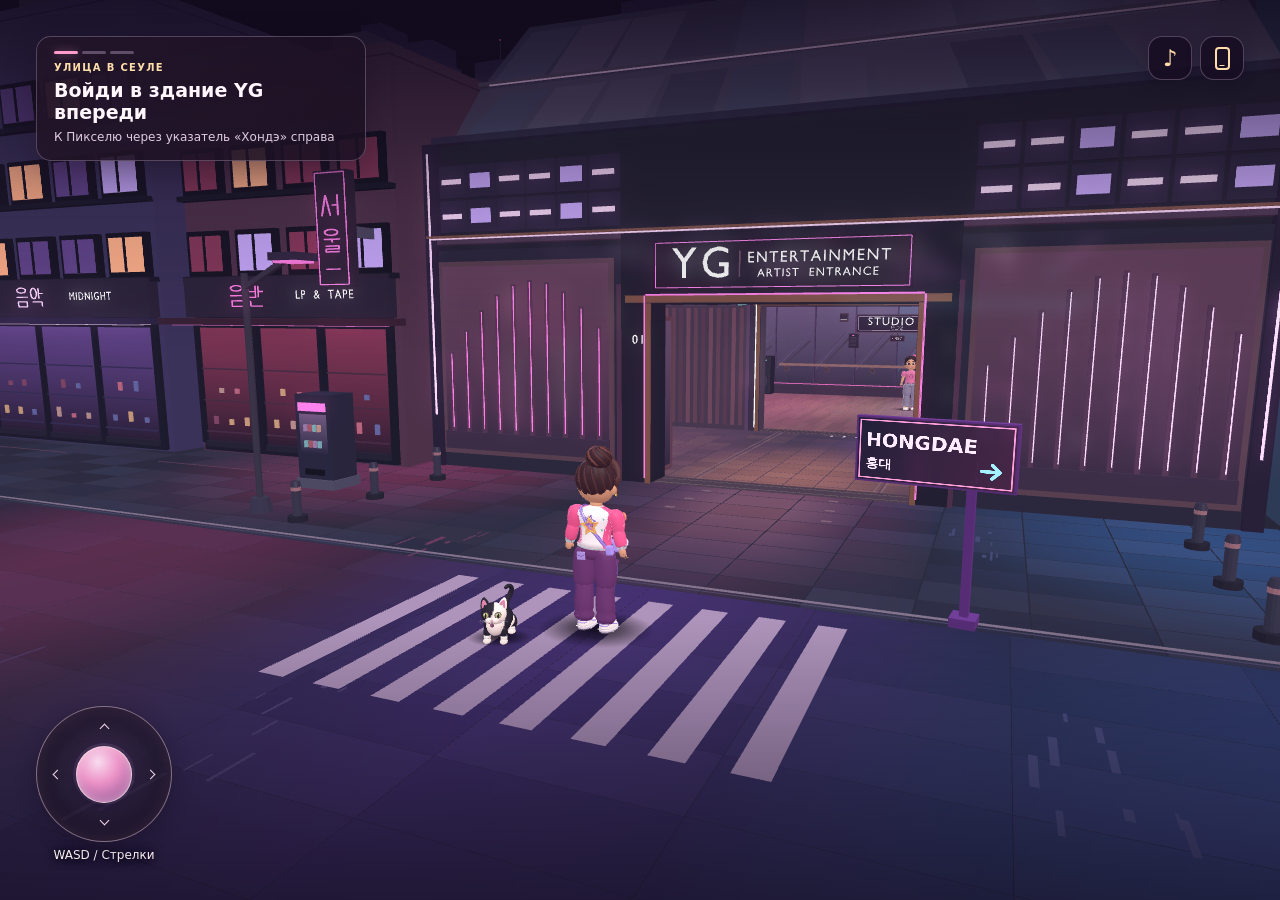
==== v2/index.html @ 40e852d9 "Bring Lisa back for a secret Hongdae encore and award a concert photocard" ====
<!doctype html>
<html lang="ru">
<head>
  <meta charset="utf-8">
  <meta name="viewport" content="width=device-width,initial-scale=1,viewport-fit=cover">
  <meta name="theme-color" content="#100b18">
  <meta name="apple-mobile-web-app-capable" content="yes">
  <meta name="robots" content="noindex,nofollow">
  <link rel="icon" href="../tour-icon.png">
  <link rel="apple-touch-icon" href="../tour-icon.png">
  <link rel="stylesheet" href="./style.css?v=e8aee14544e1">
  <title>Seoul Encore · Sofia</title>
  <script defer src="./vendor/babylon.js"></script>
  <script defer src="./vendor/babylonjs.loaders.js"></script>
  <script type="module" src="./game-03fb46bea3ca.js"></script>
</head>
<body>
  <main id="game" data-state="loading" data-area="street" data-replay="false" data-journey="false" data-venue="studio">
    <div class="loading-backdrop"></div>
    <canvas id="scene" aria-label="Трёхмерная сцена Seoul Encore" data-label="sceneLabel"></canvas>
    <div class="screen-shade" aria-hidden="true"></div>
    <header class="game-header">
      <button type="button" id="sound" class="header-control" aria-pressed="true" aria-label="Звук включён">
        <span class="sound-glyph" aria-hidden="true">♪</span>
      </button>
      <button type="button" id="phone-toggle" class="header-control" aria-haspopup="dialog" aria-expanded="false" aria-controls="phone" aria-label="Открыть телефон" data-label="openPhone" title="Открыть телефон">
        <span class="phone-glyph" aria-hidden="true"></span>
      </button>
    </header>

    <dialog id="phone" class="phone" aria-labelledby="phone-title">
      <header class="panel-heading">
        <h2 id="phone-title" data-text="phone">Телефон Софии</h2>
        <button type="button" id="phone-close" class="close-button" data-label="close" aria-label="Закрыть" autofocus><span aria-hidden="true">×</span></button>
      </header>
      <div class="phone-actions">
        <a id="phone-album" class="secondary phone-item" href="../?v=kulisa&amp;from=studio3d#chapter-album/sofia"><span class="phone-symbol" aria-hidden="true">▤</span><span data-text="album">Открыть альбом</span></a>
        <a id="phone-ticket" class="secondary phone-item" href="../?v=kulisa&amp;from=studio3d#lightshow/lisa"><span class="phone-symbol" aria-hidden="true">♬</span><span data-text="audienceTicket">Билет в зал</span></a>
        <button id="look-toggle" type="button" class="secondary phone-item" aria-controls="wardrobe" aria-expanded="false"><span class="phone-symbol" aria-hidden="true">✦</span><span data-text="look">Образ</span></button>
        <button type="button" id="language" class="secondary phone-item" aria-pressed="false" aria-label="Türkçe">
          <span class="phone-symbol" aria-hidden="true">◎</span><span data-text="language">Язык</span><span class="language-options" aria-hidden="true"><span>РУ</span><span>TR</span></span>
        </button>
        <a id="exit-game" class="secondary phone-item" href="../?v=kulisa#two-days/sofia"><span class="phone-symbol" aria-hidden="true">↩</span><span data-text="exit">Вернуться в основную игру</span></a>
      </div>
      <p class="phone-instruction touch-hint" data-text="cameraTouch">Свайп по сцене — камера</p>
      <p class="phone-instruction keyboard-hint" data-text="cameraKeyboard">Потяни сцену или нажми Q / E</p>
    </dialog>

    <section id="mission" class="mission" aria-label="Маршрут" data-label="routeLabel" aria-live="polite" hidden>
      <div class="route" aria-hidden="true"><i></i><i></i><i></i><i></i><i></i></div>
      <p class="mission-area" id="area"></p>
      <h1 id="objective"></h1>
      <p id="hongdae-route" class="mission-route" data-text="hongdaeRoute" hidden></p>
    </section>

    <section class="center-message" id="startup" role="status">
      <span class="loader" aria-hidden="true">✦</span>
      <h1 data-text="loading">Сеул зажигает огни</h1>
      <p data-text="loadingDescription">Готовим улицу и репетиционный зал…</p>
    </section>
    <section class="center-message" id="failure" role="alert" hidden>
      <h1 id="failure-title"></h1>
      <p id="failure-detail"></p>
      <button type="button" class="primary" id="retry-load" data-text="retryLoad">Загрузить снова</button>
      <a class="text-link" id="error-back" href="../?v=kulisa#two-days/sofia" data-text="exit">Вернуться в основную игру</a>
    </section>

    <section class="duet-banner" id="duet-banner" hidden>
      <p id="duet-mode"></p>
      <h1 id="duet-title">София × Нари</h1>
      <div class="phrase" aria-hidden="true"><i></i><i></i><i></i></div>
    </section>

    <div class="walk-controls" id="walk-controls" hidden>
      <div class="nav-cluster">
        <div id="joystick" class="joystick" role="group" aria-label="Джойстик движения" data-label="joystickLabel">
          <span class="pad-arrow top" aria-hidden="true"></span>
          <span class="pad-arrow right" aria-hidden="true"></span>
          <span class="pad-arrow bottom" aria-hidden="true"></span>
          <span class="pad-arrow left" aria-hidden="true"></span>
          <span class="joystick-thumb" aria-hidden="true"></span>
        </div>
        <p class="touch-hint" data-text="moveTouch">Движение</p>
        <p class="keyboard-hint" data-text="moveKeyboard">WASD / Стрелки</p>
      </div>
      <div class="walk-actions">
        <p id="walk-invite-status" class="walk-status" role="status" hidden></p>
        <button id="rehearse" type="button" class="context-action" hidden><span class="context-icon" aria-hidden="true">♪</span><span data-text="startDuet">Танцевать с Нари</span></button>
        <button id="resume-invite" type="button" class="context-action" hidden><span class="context-icon" aria-hidden="true">↗</span><span id="resume-invite-label"></span></button>
        <button id="start-concert" type="button" class="context-action" hidden><span class="context-icon" aria-hidden="true">✦</span><span data-text="startConcert">Начать концерт</span></button>
        <p id="hongdae-status" class="walk-status" role="status" hidden></p>
        <button id="hongdae-action" type="button" class="context-action" hidden><span id="hongdae-action-icon" class="context-icon" aria-hidden="true"></span><span id="hongdae-action-label"></span></button>
      </div>
    </div>

    <section id="festival-panel" class="festival-panel" hidden aria-labelledby="festival-title">
      <div class="festival-info">
        <h1 id="festival-title" data-text="festivalTitle">Волна Хондэ</h1>
        <p id="festival-hint"></p>
        <div id="festival-dots" aria-hidden="true"></div>
        <p id="festival-score" aria-live="polite"></p>
      </div>
      <div id="encore-gift" class="encore-gift" hidden>
        <img id="encore-print" alt="" width="360" height="440" hidden>
        <p id="encore-status" role="status"></p>
        <a id="encore-album" class="primary" href="../?v=kulisa&amp;from=hongdae3d#chapter-album/sofia" data-text="album" hidden>Открыть альбом</a>
        <button id="encore-retry" class="secondary" type="button" data-text="encoreRetry" hidden>Сохранить ещё раз</button>
      </div>
      <div class="festival-controls">
        <button id="festival-leave" class="secondary" type="button" data-text="festivalLeave">На улицу</button>
        <button id="festival-tap" type="button" data-label="festivalTap"><span aria-hidden="true">✦</span></button>
        <button id="festival-again" class="primary" type="button" data-text="festivalAgain" hidden>Ещё раз</button>
      </div>
    </section>

    <section id="wardrobe" class="panel wardrobe" aria-labelledby="wardrobe-title" hidden>
      <header class="panel-heading">
        <h2 id="wardrobe-title" data-text="look">Образ</h2>
        <button id="look-close" type="button" class="close-button" aria-label="Закрыть" data-label="close"><span aria-hidden="true">×</span></button>
      </header>
      <div class="outfit-select" role="group" aria-label="Костюм" data-label="outfitLabel">
        <button type="button" data-outfit="rose" aria-pressed="false"><span class="fabric fabric-rose" aria-hidden="true"></span><span data-text="rose">Розовый</span></button>
        <button type="button" data-outfit="midnight" aria-pressed="false"><span class="fabric fabric-midnight" aria-hidden="true"></span><span data-text="midnight">Полночный</span></button>
      </div>
      <button type="button" id="jacket" class="secondary jacket" aria-pressed="true">
        <span data-text="jacket">Куртка</span><span id="jacket-state">На Софии</span>
      </button>
      <div class="wand-select" role="group" aria-label="Цвет лайтстика" data-label="wandLabel">
        <span data-text="wandLabel">Цвет лайтстика</span>
        <div>
          <button type="button" data-wand="#ff71bb" style="--swatch:#ff71bb" data-label="wandPink" aria-label="Розовый" aria-pressed="false"></button>
          <button type="button" data-wand="#9e8aff" style="--swatch:#9e8aff" data-label="wandViolet" aria-label="Лиловый" aria-pressed="false"></button>
          <button type="button" data-wand="#71ddff" style="--swatch:#71ddff" data-label="wandBlue" aria-label="Голубой" aria-pressed="false"></button>
          <button type="button" data-wand="#fff2ca" style="--swatch:#fff2ca" data-label="wandGold" aria-label="Тёплый белый" aria-pressed="false"></button>
        </div>
      </div>
      <div id="finale-select" class="finale-select" role="group" aria-label="Финальный жест" data-label="finaleLabel">
        <span data-text="finaleLabel">Финальный жест</span>
        <div>
          <button type="button" data-finale="spin" aria-pressed="false"><span aria-hidden="true">↻</span> <span data-text="spin">Поворот</span></button>
          <button type="button" data-finale="heart" aria-pressed="true"><span aria-hidden="true">♡</span> <span data-text="heart">Сердце</span></button>
          <button type="button" data-finale="step" aria-pressed="false"><span aria-hidden="true">⇢</span> <span data-text="step">Шаг</span></button>
        </div>
      </div>
    </section>

    <section id="dance-panel" class="dance-panel" aria-label="Танец" data-label="danceLabel" hidden>
      <div class="dance-cue">
        <div class="cue-icon" id="cue-icon" aria-hidden="true"></div>
        <div class="dance-cue-copy">
          <p id="cue-phase"></p>
          <h2 id="cue-title"></h2>
        </div>
        <div id="dance-step" class="dance-step" aria-hidden="true"></div>
      </div>
      <div id="move-buttons" class="move-buttons" role="group" aria-label="Движения танца" data-label="danceControls" hidden>
        <span id="beat-meter" class="beat-meter" aria-hidden="true"><span id="beat-marker" class="beat-marker"></span></span>
        <button type="button" data-move="side" aria-keyshortcuts="1"><span class="move-glyph" aria-hidden="true">↔</span><span data-text="side">Вбок</span><kbd aria-hidden="true">1</kbd></button>
        <button type="button" data-move="jump" aria-keyshortcuts="2"><span class="move-glyph" aria-hidden="true">↑</span><span data-text="jump">Прыжок</span><kbd aria-hidden="true">2</kbd></button>
        <button type="button" data-move="spin" aria-keyshortcuts="3" hidden><span class="move-glyph" aria-hidden="true">↻</span><span data-text="spin">Поворот</span><kbd aria-hidden="true">3</kbd></button>
        <button type="button" data-move="heart" aria-keyshortcuts="3"><span class="move-glyph" aria-hidden="true">♡</span><span data-text="heart">Сердце</span><kbd aria-hidden="true">3</kbd></button>
        <button type="button" data-move="step" aria-keyshortcuts="3" hidden><span class="move-glyph" aria-hidden="true">⇢</span><span data-text="step">Шаг</span><kbd aria-hidden="true">3</kbd></button>
      </div>
      <button type="button" id="stop-duet" class="close-button dance-stop" data-label="stopDance" aria-label="Остановить танец"><span aria-hidden="true">×</span></button>
      <p id="dance-feedback" class="dance-feedback" role="status"></p>
    </section>

    <section id="result" class="panel result" aria-labelledby="result-title" tabindex="-1" hidden>
      <div class="result-hero">
        <img id="result-photo" class="result-photo" width="360" height="440" alt="Фотокарта дуэта Софии и Нари" hidden>
        <div class="result-details">
          <p class="result-kicker" id="result-kicker" data-text="resultKicker">Репетиция окончена</p>
          <h2 id="result-title">София × Нари</h2>
          <p id="result-score" class="result-score" hidden></p>
        </div>
      </div>
      <p id="result-copy" data-text="resultCopy">Сохрани кадр с вашим дуэтом в альбом Софии.</p>
      <button id="save-card" type="button" class="primary" data-text="save">В альбом</button>
      <p id="save-status" class="save-status" role="status" hidden></p>
      <div id="concert-invite" class="concert-invite" hidden>
        <p><strong class="invite-speaker" data-text="nari">Нари</strong> <span data-text="inviteCopy">Станцуем на сцене?</span></p>
        <button id="invite-nari" type="button" class="secondary"><span id="invite-nari-label" data-text="acceptInviteShort">К арене</span><span aria-hidden="true">→</span></button>
        <p id="invite-status" class="invite-status" role="status" hidden></p>
      </div>
      <div class="result-actions">
        <a id="album-link" class="result-tool" href="../?v=kulisa&amp;from=studio3d#chapter-album/sofia" data-label="album" aria-label="Открыть альбом"><span aria-hidden="true">▤</span><span data-text="albumShort">Альбом</span></a>
        <a id="watch-card" class="result-tool" data-label="watchAgain" aria-label="Смотреть снова" hidden><span aria-hidden="true">▷</span><span data-text="watchShort">Смотреть</span></a>
        <button id="repeat-duet" type="button" class="result-tool" aria-label="Танцевать снова"><span id="repeat-icon" aria-hidden="true">↻</span><span id="repeat-label">Повторить</span></button>
        <button id="return-explore" type="button" class="result-tool" aria-label="Вернуться в зал"><span aria-hidden="true">↩</span><span data-text="backShort">Назад</span></button>
      </div>
    </section>

    <div id="booth-finder" class="booth-finder" role="status" hidden><span data-text="boothPose">Улыбнись!</span></div>
    <section id="booth-panel" class="panel result booth-panel" aria-labelledby="booth-title" hidden>
      <header class="panel-heading">
        <h2 id="booth-title" data-text="boothTitle">Фотокабина</h2>
        <button type="button" id="booth-close" class="close-button" data-label="close" aria-label="Закрыть">×</button>
      </header>
      <img id="booth-photo" class="booth-photo" width="360" height="440" alt="" hidden>
      <button id="booth-save" class="primary" type="button" data-text="save" hidden>В альбом</button>
      <p id="booth-status" class="save-status" role="status" hidden></p>
      <div class="result-actions">
        <button id="booth-retake" class="result-tool" type="button" data-label="boothRetake" aria-label="Сделать новый кадр"><span aria-hidden="true">↻</span><span data-text="boothRetakeShort">Снова</span></button>
        <a id="booth-album" class="result-tool" href="../?v=kulisa&amp;from=hongdae3d#chapter-album/sofia" data-label="album" aria-label="Открыть альбом"><span aria-hidden="true">▤</span><span data-text="albumShort">Альбом</span></a>
      </div>
    </section>

    <noscript>
      <style>#startup{display:none}</style>
      <section class="center-message">
        <h1>Для 3D нужен JavaScript</h1>
        <a class="text-link" href="../?v=kulisa#two-days/sofia">Вернуться в основную игру</a>
      </section>
    </noscript>
  </main>
</body>
</html>
---- v2/style.css ----
:root {
  color-scheme: dark;
  font-family: "Trebuchet MS", system-ui, -apple-system, BlinkMacSystemFont, sans-serif;
  color: #fff7fc;
  background: #100b18;
  --surface: #181023;
  --border: #f5d6fa41;
  --muted: #e1ccdf;
  --pink: #ff9acb;
  --gold: #ffddaa;
  --ink: #2b1223;
  --gutter: clamp(14px, 3.2vw, 36px);
  --top: max(var(--gutter), env(safe-area-inset-top));
  --left: max(var(--gutter), env(safe-area-inset-left));
  --right: max(var(--gutter), env(safe-area-inset-right));
  --bottom: max(var(--gutter), env(safe-area-inset-bottom));
}

*, *::before, *::after { box-sizing: border-box; }
[hidden] { display: none !important; }

body {
  margin: 0;
  width: 100%;
  height: 100%;
  overflow: hidden;
  overscroll-behavior: none;
  -webkit-tap-highlight-color: transparent;
}

p, h1, h2 { margin: 0; }
a { color: inherit; text-decoration: none; }
button, a { touch-action: manipulation; }
button {
  color: inherit;
  font: inherit;
  cursor: pointer;
}

button:disabled { cursor: default; }
:focus-visible { outline: 3px solid var(--gold); outline-offset: 4px; }

#game {
  position: relative;
  isolation: isolate;
  width: 100%;
  height: 100vh;
  height: 100dvh;
  overflow: hidden;
  user-select: none;
}

#scene, .loading-backdrop, .screen-shade {
  position: absolute;
  inset: 0;
  width: 100%;
  height: 100%;
}

#scene { display: block; touch-action: none; }
.loading-backdrop {
  background: linear-gradient(170deg, #130d20bb, #14091bee), url("../art/walk/street.webp") center / cover;
}

[data-state="loading"] #scene, [data-state="error"] #scene { visibility: hidden; }

.screen-shade {
  pointer-events: none;
  background: linear-gradient(180deg, #110a1cc9 0%, #110a1c2b 23%, transparent 39%, transparent 69%, #110a1c9c);
}

.game-header {
  position: absolute;
  z-index: 5;
  top: var(--top);
  right: var(--right);
  display: flex;
  align-items: center;
  gap: 8px;
}

.header-control, .close-button {
  display: inline-grid;
  place-items: center;
  flex: none;
  min-width: 44px;
  height: 44px;
  padding: 0;
  border: 1px solid var(--border);
  border-radius: 14px;
  background: #190f24ec;
  box-shadow: 0 3px 14px #0d061846;
}

.header-control { color: var(--gold); }
.phone-glyph {
  position: relative;
  width: 15px;
  height: 23px;
  border: 2px solid currentColor;
  border-radius: 4px;
}
.phone-glyph::after {
  position: absolute;
  bottom: 2px;
  left: 50%;
  width: 5px;
  height: 1px;
  transform: translateX(-50%);
  background: currentColor;
  content: "";
}
.sound-glyph { position: relative; font: 700 23px/1 system-ui, sans-serif; }
#sound[aria-pressed="false"] .sound-glyph { color: var(--muted); }
#sound[aria-pressed="false"] .sound-glyph::after {
  position: absolute;
  top: 10px;
  left: -3px;
  width: 19px;
  height: 1px;
  background: var(--muted);
  transform: rotate(-45deg);
  content: "";
}
.phone {
  position: fixed;
  inset: calc(var(--top) + 54px) var(--right) auto auto;
  width: min(305px, calc(100% - var(--left) - var(--right)));
  max-height: calc(100dvh - var(--top) - var(--bottom) - 54px);
  margin: 0;
  padding: 13px;
  overflow-y: auto;
  overscroll-behavior: contain;
  color: inherit;
  border: 1px solid var(--border);
  border-radius: 20px;
  background: linear-gradient(145deg, #271831, #170f21);
  box-shadow: 0 8px 32px #0d06189e;
}
.phone::backdrop { background: #100a1670; }
.phone h2 { font: 780 19px/1.16 system-ui, sans-serif; }
.phone-actions { display: grid; grid-template-columns: repeat(2, minmax(0, 1fr)); gap: 7px; }
.phone .phone-item {
  display: grid;
  justify-items: center;
  align-content: center;
  gap: 6px;
  min-height: 77px;
  padding: 6px 4px;
  background: linear-gradient(145deg, #ffffff0c, #ffffff03);
  font-size: 13px;
}
.phone-item:disabled { opacity: .48; }
.phone-symbol {
  display: grid;
  place-items: center;
  width: 34px;
  height: 32px;
  border-radius: 10px;
  color: #241229;
  background: linear-gradient(145deg, #ffe7dd, #eba2ce);
  box-shadow: inset 0 1px #ffffffa0, 0 3px 8px #09061459;
  font: 800 20px/1 system-ui, sans-serif;
}
#phone-ticket .phone-symbol { background: linear-gradient(145deg, #e4e0ff, #a69eff); }
#look-toggle .phone-symbol { background: linear-gradient(145deg, #ffe9bb, #f4b580); }
#language .phone-symbol { display: none; }
.phone #exit-game { grid-column: 1 / -1; display: flex; justify-content: center; gap: 8px; min-height: 44px; }
#exit-game .phone-symbol { background: transparent; color: var(--muted); box-shadow: none; width: auto; font-size: 16px; }
.language-options {
  display: inline-flex;
  grid-row: 1;
  align-items: center;
  gap: 2px;
  height: 32px;
  padding-inline: 3px;
  border: 1px solid var(--border);
  border-radius: 10px;
  font: 750 10px/1 system-ui, sans-serif;
}
.language-options span { display: grid; place-items: center; width: 25px; height: 23px; border-radius: 7px; color: var(--muted); }
#language[aria-pressed="false"] .language-options span:first-child, #language[aria-pressed="true"] .language-options span:last-child {
  background: var(--pink);
  color: var(--ink);
}
.phone-instruction { margin: 9px 3px 0; }

.mission {
  position: absolute;
  top: var(--top);
  left: var(--left);
  max-width: min(330px, calc(100% - var(--left) - var(--right) - 106px));
  padding: 14px 17px 15px;
  pointer-events: none;
  border: 1px solid var(--border);
  border-radius: 15px;
  background: linear-gradient(115deg, #231529ed, #1b1123da);
  box-shadow: 0 8px 28px #13091a58;
}

.route, .phrase { display: flex; gap: 4px; }
.route { margin-bottom: 8px; }
.route i { width: 24px; height: 3px; border-radius: 4px; background: #e5c8ed52; }
.route i:nth-child(n+4) { display: none; }
[data-journey="true"] .route i { display: block; }
[data-journey="false"] .route i:first-child,
[data-journey="false"][data-area="lobby"] .route i:nth-child(2),
[data-journey="false"][data-area="practice"] .route i,
[data-journey="true"] .route i:first-child,
[data-journey="true"][data-area="lobby"] .route i:nth-child(2),
[data-journey="true"][data-area="street"] .route i:nth-child(-n+3),
[data-journey="true"][data-area="plaza"] .route i:nth-child(-n+4),
[data-journey="true"][data-area="arena"] .route i {
  background: var(--pink);
  box-shadow: 0 0 8px #ffa0d36b;
}
.mission-area {
  font: 750 10px/1.25 system-ui, sans-serif;
  letter-spacing: .13em;
  text-transform: uppercase;
  color: var(--gold);
  margin-bottom: 4px;
}
.mission h1 { font-size: clamp(14px, 3.3vw, 19px); font-weight: 750; line-height: 1.2; }
.mission-route { margin-top: 6px; color: var(--muted); font-size: clamp(10px, 2.6vw, 12px); line-height: 1.23; }
[data-area="hongdae"] .route i:nth-child(n+3), [data-area="minho"] .route i:nth-child(n+3) { display: none; }
[data-area="minho"] .route i:nth-child(2) { background: var(--pink); box-shadow: 0 0 8px #ffa0d36b; }

.center-message {
  position: absolute;
  top: 50%;
  left: 50%;
  width: min(90%, 420px);
  transform: translate(-50%, -50%);
  text-align: center;
}

.center-message h1 {
  font: 790 clamp(25px, 6vw, 44px)/1.12 system-ui, sans-serif;
  letter-spacing: -.04em;
}

.center-message p { color: var(--muted); font-size: 15px; margin-top: 10px; }
.center-message .primary { margin-top: 22px; }
.center-message .text-link { margin: 8px auto 0; width: max-content; max-width: 100%; }
.loader {
  display: inline-grid;
  place-items: center;
  width: 56px;
  height: 56px;
  margin-bottom: 18px;
  border: 1px solid var(--border);
  border-radius: 50%;
  color: var(--gold);
  font-size: 27px;
  background: #ff9acb21;
  animation: warmup 1.8s ease-in-out infinite alternate;
}
@keyframes warmup { to { transform: scale(1.1); box-shadow: 0 0 32px #ff9acb55; } }

.walk-controls {
  position: absolute;
  left: var(--left);
  right: var(--right);
  bottom: var(--bottom);
  display: flex;
  justify-content: space-between;
  align-items: flex-end;
  gap: 12px;
  pointer-events: none;
}

.walk-controls button, .joystick { pointer-events: auto; }
.nav-cluster { display: grid; justify-items: center; gap: 6px; }
.joystick {
  position: relative;
  width: clamp(100px, 27vw, 136px);
  aspect-ratio: 1;
  border-radius: 50%;
  border: 1px solid #ffdcf077;
  background: radial-gradient(circle, #f6a7d721 32%, #30223a8f 33%, #120e1aa6 71%);
  box-shadow: inset 0 0 18px #f8a5d924, 0 5px 20px #120b1c64;
  touch-action: none;
  cursor: grab;
}
.joystick:active { cursor: grabbing; border-color: var(--pink); }

.joystick-thumb {
  position: absolute;
  left: calc(50% - 21%);
  top: calc(50% - 21%);
  width: 42%;
  aspect-ratio: 1;
  transform: translate(var(--stick-x, 0px), var(--stick-y, 0px));
  border-radius: 50%;
  border: 1px solid #fff0ecab;
  background: radial-gradient(circle at 39% 27%, #f9dcf0, #ec93c7 40%, #864d90 100%);
  box-shadow: 0 4px 13px #120c2b90, inset 0 0 9px #fff9f470;
  pointer-events: none;
}

.pad-arrow {
  position: absolute;
  width: 7px;
  height: 7px;
  color: #f5d9ed;
  border-inline-start: 1px solid;
  border-block-start: 1px solid;
  pointer-events: none;
}
.pad-arrow.top { top: 13%; left: calc(50% - 3px); transform: rotate(45deg); }
.pad-arrow.right { top: calc(50% - 3px); right: 13%; transform: rotate(135deg); }
.pad-arrow.bottom { bottom: 13%; left: calc(50% - 3px); transform: rotate(225deg); }
.pad-arrow.left { top: calc(50% - 3px); left: 13%; transform: rotate(-45deg); }

.walk-actions { display: grid; justify-items: end; gap: 8px; }
.context-action {
  display: grid;
  align-content: center;
  justify-items: center;
  gap: 3px;
  width: clamp(82px, 22vw, 108px);
  aspect-ratio: 1;
  padding: 8px;
  border: 2px solid #ffe2f196;
  border-radius: 50%;
  background: linear-gradient(150deg, #ffe3ba, #ffa9d6);
  box-shadow: 0 6px 22px #120b1c85, 0 0 21px #ffabd53d;
  color: var(--ink);
  font: 760 clamp(10px, 2.5vw, 13px)/1.05 system-ui, sans-serif;
  text-wrap: balance;
}
[data-venue="arena"] .context-action { border-color: #d6f8ff; background: linear-gradient(150deg, #dbf7ff, #acbcff); }
.context-icon { font: 750 clamp(19px, 4vw, 26px)/1 system-ui, sans-serif; }
.context-action:disabled { opacity: .72; }
[data-look-open="true"] .walk-controls { opacity: .38; }
.walk-status {
  max-width: 190px;
  padding: 7px 10px;
  border-radius: 8px;
  background: var(--surface);
  color: var(--pink);
  font-size: 12px;
  text-align: right;
}
.touch-hint, .keyboard-hint {
  color: #fff5fa;
  font-size: clamp(10px, 2.5vw, 12px);
  line-height: 1.3;
  text-shadow: 0 1px 5px #100a16, 0 0 11px #100a16;
}
.touch-hint { display: none; }
@media (pointer: coarse) {
  .touch-hint { display: block; }
  .keyboard-hint { display: none; }
}

.primary, .secondary, .text-link {
  display: inline-flex;
  align-items: center;
  justify-content: center;
  min-height: 45px;
  border: 1px solid transparent;
  border-radius: 12px;
  padding: 8px 14px;
  font-family: system-ui, sans-serif;
  font-size: clamp(12px, 3.3vw, 14px);
  font-weight: 750;
  line-height: 1.15;
  text-align: center;
}
.primary { gap: 8px; background: linear-gradient(115deg, #ffe3ba, #ffa9d6); color: var(--ink); box-shadow: 0 6px 25px #ffabd54d; }
.secondary { gap: 6px; border-color: var(--border); background: #27182feb; color: #fff0fa; }
.text-link { display: flex; color: var(--muted); background: none; text-underline-offset: 3px; text-decoration: underline; }

@media (hover: hover) {
  .primary:hover { filter: brightness(1.1); }
  .secondary:hover, .header-control:hover { border-color: var(--pink); }
  .context-action:hover { filter: brightness(1.1); }
}

button:active:not(.header-control, .close-button) { transform: scale(.97); }

.panel {
  position: absolute;
  z-index: 4;
  bottom: var(--bottom);
  width: min(calc(100% - var(--left) - var(--right)), 450px);
  border: 1px solid var(--border);
  border-radius: 20px;
  background: linear-gradient(146deg, #271831f7, #160f21f8);
  padding: clamp(12px, 3.4vw, 20px);
  box-shadow: 0 8px 35px #0d06187d;
}

.wardrobe {
  right: var(--right);
  width: min(calc(100% - var(--left) - var(--right)), 320px);
  max-height: min(59dvh, calc(100% - var(--top) - var(--bottom) - 53px));
  overflow-y: auto;
}
.panel-heading { display: flex; align-items: center; justify-content: space-between; margin-bottom: 10px; }
.panel h2 { font: 780 clamp(20px, 6vw, 30px)/1.12 system-ui, sans-serif; letter-spacing: -.026em; }
.close-button { font: 24px/1 system-ui, sans-serif; border-radius: 10px; }
.outfit-select { display: grid; grid-template-columns: 1fr 1fr; gap: 8px; }
.outfit-select button {
  display: grid;
  align-content: center;
  justify-items: center;
  gap: 6px;
  min-height: 65px;
  border: 1px solid var(--border);
  border-radius: 10px;
  background: #ffffff08;
  color: var(--muted);
  font-weight: 750;
  font-size: 13px;
}
.outfit-select button[aria-pressed="true"] { color: #fff8ff; background: #ffb0dd28; border-color: var(--pink); }
.fabric { display: block; width: 32px; height: 18px; border-radius: 5px; }
.fabric-rose { background: linear-gradient(135deg, #fff0e0, #eb87bf 48%, #aa3e78); }
.fabric-midnight { background: linear-gradient(135deg, #b494eb, #392756 48%, #150e1c); }
.jacket { justify-content: space-between; width: 100%; margin-top: 8px; }
#jacket-state { color: var(--muted); font-size: 11px; }
.jacket[aria-pressed="true"] #jacket-state { color: var(--gold); }
.wand-select { margin-top: 14px; color: var(--muted); font-size: 13px; }
.wand-select > div { display: flex; flex-wrap: wrap; gap: 5px; margin-top: 6px; }
.wand-select button {
  display: grid;
  place-items: center;
  width: 45px;
  height: 45px;
  border: 1px solid var(--border);
  border-radius: 50%;
  background: #ffffff08;
}
.wand-select button::before {
  width: 23px;
  height: 23px;
  content: "";
  border-radius: 50%;
  background: var(--swatch);
  box-shadow: 0 0 9px color-mix(in srgb, var(--swatch), transparent 35%);
}
.wand-select button[aria-pressed="true"] { border-color: var(--gold); border-width: 2px; }
.finale-select { margin-top: 12px; color: var(--muted); font-size: 13px; }
.finale-select > div { display: grid; grid-template-columns: repeat(3, minmax(0, 1fr)); gap: 5px; margin-top: 6px; }
.finale-select button {
  border: 1px solid var(--border);
  border-radius: 8px;
  padding: 5px 2px;
  min-height: 44px;
  background: #ffffff08;
  color: var(--muted);
  font-weight: 700;
  font-size: 11px;
}
.finale-select button span:first-child { color: var(--gold); font-size: 15px; }
.finale-select button[aria-pressed="true"] { border-color: var(--pink); background: #ffb0dd28; color: #fff; }

.duet-banner {
  position: absolute;
  z-index: 3;
  top: calc(var(--top) + 64px);
  left: 50%;
  width: max-content;
  max-width: calc(100% - 2 * var(--gutter));
  transform: translateX(-50%);
  text-align: center;
  text-shadow: 0 2px 15px #190c20, 0 0 22px #190c20;
  pointer-events: none;
}

.duet-banner p, .result-kicker {
  color: var(--gold);
  letter-spacing: .105em;
  font: 760 10px/1.2 system-ui, sans-serif;
  letter-spacing: .13em;
  text-transform: uppercase;
}
.duet-banner h1 { font: 790 clamp(25px, 6vw, 46px)/1.1 system-ui, sans-serif; letter-spacing: -.045em; margin-top: 3px; }
.phrase { justify-content: center; margin-top: 8px; }
.phrase i { background: #e7cde87c; border-radius: 4px; width: 17px; height: 3px; }
.phrase i.is-active { background: var(--gold); box-shadow: 0 0 8px #ffda998f; }
.phrase i.is-hit { background: var(--pink); box-shadow: 0 0 8px #ff9acb7e; }

.result { left: 50%; transform: translateX(-50%); }
.dance-panel {
  position: absolute;
  z-index: 4;
  left: 50%;
  bottom: calc(var(--bottom) + 16px);
  width: min(calc(100% - var(--left) - var(--right)), 340px);
  transform: translateX(-50%);
  display: grid;
  justify-items: center;
  gap: 21px;
  color: #fff7fc;
  pointer-events: none;
}
.dance-panel button { pointer-events: auto; }
.dance-cue {
  display: inline-grid;
  grid-template-columns: auto minmax(0, 1fr) auto;
  align-items: center;
  gap: 8px;
}
.cue-icon {
  display: grid;
  place-items: center;
  width: 36px;
  height: 36px;
  border-radius: 50%;
  background: #fff3fa15;
  color: var(--gold);
  font: 750 22px/1 system-ui, sans-serif;
}
#cue-phase { color: var(--muted); font: 650 11px/1.2 system-ui, sans-serif; }
#cue-title { margin-top: 1px; font: 760 14px/1.1 system-ui, sans-serif; }
.dance-step { color: var(--muted); font: 680 11px/1 system-ui, sans-serif; white-space: nowrap; }
.dance-stop { position: absolute; right: 0; bottom: 0; }
[data-state="demo"] .dance-panel, [data-state="replay"] .dance-panel {
  left: var(--left);
  right: auto;
  bottom: var(--bottom);
  width: max-content;
  max-width: calc(100% - var(--left) - var(--right));
  padding: 4px 4px 4px 7px;
  transform: none;
  grid-template-columns: minmax(0, 1fr) auto;
  gap: 12px;
  border: 1px solid var(--border);
  border-radius: 17px;
  background: #1d1328d9;
}
[data-state="demo"] .dance-stop, [data-state="replay"] .dance-stop { position: static; }
[data-state="play"] .dance-cue, [data-state="concert"] .dance-cue {
  display: block;
  padding: 5px 10px;
  border-radius: 12px;
  background: #1d1328df;
  text-align: center;
}
[data-state="play"] .cue-icon, [data-state="concert"] .cue-icon,
[data-state="play"] #cue-title, [data-state="concert"] #cue-title,
[data-state="play"] .dance-step, [data-state="concert"] .dance-step { display: none; }
[data-venue="arena"] { --gold: #a5e8ff; }

.move-buttons {
  --move-size: clamp(56px, 16.5vw, 74px);
  display: grid;
  grid-template-columns: repeat(4, calc(var(--move-size) / 2));
  grid-template-rows: repeat(2, var(--move-size));
  gap: 0 8px;
}
.move-buttons button {
  position: relative;
  display: grid;
  justify-items: center;
  align-content: center;
  justify-self: center;
  gap: 2px;
  width: var(--move-size);
  height: var(--move-size);
  padding: 0 4px;
  border: 1px solid #f7d7f57a;
  border-radius: 50%;
  background: radial-gradient(circle at 45% 24%, #4e3555f5, #20162cf5 75%);
  box-shadow: inset 0 0 15px #c491e125, 0 3px 13px #0e081d8f;
  color: #fff5fc;
  font: 720 clamp(9px, 2.8vw, 12px)/1.1 system-ui, sans-serif;
  text-align: center;
  white-space: nowrap;
}
.move-buttons button[data-move="jump"] { grid-area: 1 / 2 / 2 / 4; }
.move-buttons button[data-move="side"] { grid-area: 2 / 1 / 3 / 3; }
.move-buttons button:not([data-move="jump"], [data-move="side"]) { grid-area: 2 / 3 / 3 / 5; }
.move-glyph { color: var(--pink); font: 760 clamp(18px, 6vw, 30px)/.92 system-ui, sans-serif; }
.move-buttons .is-expected { z-index: 1; border-color: var(--gold); }
.beat-meter, .beat-marker { position: absolute; border-radius: 50%; pointer-events: none; }
.beat-meter { inset: -3px; border: 1px solid color-mix(in srgb, var(--gold) 45%, transparent); }
.beat-marker {
  inset: -1px;
  border: 2px solid var(--gold);
  box-shadow: 0 0 9px color-mix(in srgb, var(--gold) 67%, transparent);
  transform: scale(var(--beat-scale, 1.65));
}
[data-beat="open"] .is-expected, [data-beat="hit"] .is-expected {
  background: var(--gold);
  box-shadow: 0 0 16px color-mix(in srgb, var(--gold) 60%, transparent);
  color: var(--ink);
}
[data-beat="open"] .is-expected .move-glyph, [data-beat="hit"] .is-expected .move-glyph { color: inherit; }
[data-beat="hit"] .beat-marker, [data-beat="late"] .beat-marker { visibility: hidden; }
[data-beat="late"] .beat-meter { opacity: .47; }
.move-buttons kbd { display: none; }
@media (pointer: fine) {
  .move-buttons kbd { display: block; position: absolute; top: 6px; right: 10px; font-size: 9px; opacity: .8; }
}
.dance-feedback {
  position: absolute;
  bottom: calc(100% + 5px);
  max-width: 100%;
  padding: 4px 10px;
  border-radius: 10px;
  background: #1d1328df;
  color: var(--muted);
  font: 650 11px/1.2 system-ui, sans-serif;
  text-align: center;
}
.dance-feedback:empty { display: none; }
.dance-feedback[data-feedback="hit"] { color: var(--gold); }

.result {
  display: grid;
  gap: 7px;
  max-height: min(55dvh, calc(100% - var(--top) - var(--bottom) - 53px));
  padding: clamp(10px, 2.8vw, 15px);
  overflow-y: auto;
  overscroll-behavior: contain;
  text-align: center;
}
.result-hero { display: flex; align-items: center; gap: clamp(10px, 3.5vw, 16px); padding: 1px 1px 2px; }
.result-photo {
  display: block;
  flex: none;
  width: clamp(76px, 22vw, 104px);
  height: auto;
  aspect-ratio: 9 / 11;
  border: 3px solid #fff0f8;
  border-bottom-width: 11px;
  border-radius: 6px;
  box-shadow: 0 5px 17px #0c06168f;
  object-fit: cover;
}
.result-details { display: grid; flex: 1; gap: 6px; text-align: left; }
.result h2 { font-size: clamp(23px, 6vw, 36px); }
.result-score { font: 740 clamp(12px, 3vw, 15px)/1.2 system-ui, sans-serif; color: var(--gold); }
#result-copy { color: var(--muted); font-size: clamp(12px, 3.4vw, 15px); line-height: 1.35; }
.result-actions { display: flex; gap: 4px; }
.result-tool {
  display: grid;
  flex: 1;
  min-width: 44px;
  min-height: 44px;
  align-content: center;
  justify-items: center;
  gap: 2px;
  padding: 4px 2px;
  border: 1px solid #f5d6fa24;
  border-radius: 8px;
  background: #ffffff08;
  color: var(--muted);
  font: 700 11px/1.08 system-ui, sans-serif;
  text-align: center;
}
.result-tool span:first-child { color: var(--gold); font: 700 17px/1 system-ui, sans-serif; }
@media (hover: hover) { .result-tool:hover { border-color: var(--pink); } }
.save-status { padding-block: 3px; font-size: 13px; font-weight: 700; color: var(--gold); }
.save-status[data-error="true"] { color: var(--pink); }
.concert-invite {
  display: grid;
  grid-template-columns: minmax(0, 1fr) auto;
  align-items: center;
  gap: 3px 7px;
  border: 1px solid #f6a2d863;
  border-radius: 12px;
  padding: 4px 5px 4px 8px;
  background: #e179be16;
  text-align: left;
  font-size: clamp(11px, 2.9vw, 13px);
  line-height: 1.3;
}
.invite-speaker { display: block; color: var(--gold); font-weight: 800; }
.concert-invite .secondary { min-height: 44px; padding-inline: 8px; border-color: #ffb2d782; background: #56324c; }
.invite-status { grid-column: 1 / -1; color: var(--pink); font-size: 12px; }

.booth-finder {
  position: absolute;
  z-index: 4;
  top: 50%;
  left: 50%;
  display: grid;
  width: min(67vw, 53dvh);
  aspect-ratio: 9 / 11;
  transform: translate(-50%, -50%);
  align-content: end;
  justify-items: center;
  padding: 10px;
  border: 2px solid #fff2dfba;
  border-radius: 12px;
  box-shadow: 0 0 0 100vmax #180c2360, 0 0 18px #fbd7ff60;
  pointer-events: none;
}
.booth-finder span {
  padding: 6px 11px;
  border-radius: 20px;
  background: var(--surface);
  color: var(--gold);
  font: 750 13px/1.2 system-ui, sans-serif;
}
.booth-panel .panel-heading { margin: 0; }
.booth-photo {
  display: block;
  width: clamp(112px, 37vw, 172px);
  height: auto;
  aspect-ratio: 9 / 11;
  margin: 0 auto;
  border: 4px solid #fff0f8;
  border-bottom-width: 13px;
  border-radius: 6px;
  box-shadow: 0 5px 17px #0c06168f;
  object-fit: cover;
}

@media (max-width: 359px) {
  .game-header { gap: 7px; }
  .mission { padding: 9px 10px; }
}
@media (orientation: landscape) and (max-height: 560px) {
  :root { --gutter: 12px; }
  .result { left: auto; right: var(--right); transform: none; width: min(44%, 400px); }
  .dance-panel { left: auto; right: var(--right); transform: none; width: min(40%, 290px); gap: 14px; }
  .move-buttons { --move-size: clamp(49px, 14.2dvh, 66px); }
  .wardrobe { bottom: var(--bottom); max-height: calc(100% - var(--top) - var(--bottom) - 53px); overflow-y: auto; }
  .result { max-height: calc(100% - var(--top) - var(--bottom) - 53px); }
  .result-photo { width: clamp(66px, 16dvh, 100px); }
  .booth-photo { width: clamp(74px, 29dvh, 105px); }
  .duet-banner { top: var(--top); left: var(--left); transform: none; text-align: left; }
  .duet-banner h1 { font-size: clamp(18px, 5.6dvh, 28px); }
  .phrase { justify-content: flex-start; margin-top: 4px; }
  .joystick { width: min(22dvh, 100px); }
  .context-action { width: clamp(67px, 22dvh, 96px); }
}
@media (orientation: portrait) and (max-height: 700px) {
  .dance-panel { gap: 15px; }
  .move-buttons { --move-size: clamp(49px, 9dvh, 61px); }
}
@media (prefers-reduced-motion: reduce) {
  .loader { animation: none; }
  .beat-marker, .move-buttons button:active:not(.header-control, .close-button) { transform: none; }
}

.festival-panel {position:absolute;inset:0;pointer-events:none;color:#fff;z-index:3;}
.festival-info {position:absolute;top:calc(env(safe-area-inset-top,0px) + 64px);left:50%;transform:translateX(-50%);width:max-content;max-width:92%;text-align:center;padding:8px 18px;border-radius:18px;background:linear-gradient(120deg,#211329ec,#38213bd9);box-shadow:0 3px 18px #180a253d;}
.festival-info h1 {margin:0;font-size:1.15rem;color:#ffdaea;}
.festival-info p {font-size:.87rem;margin:3px 0;}
#festival-dots {display:flex;gap:6px;justify-content:center;margin:8px 0;}
#festival-dots i {width:9px;height:9px;border-radius:50%;background:#927f9a;}
#festival-dots i.hit {background:var(--fan-color);box-shadow:0 0 6px var(--fan-color);}
#festival-dots i.miss {background:#534158;}
.festival-controls {position:absolute;inset:auto max(22px,env(safe-area-inset-right)) max(33px,calc(env(safe-area-inset-bottom) + 20px)) max(22px,env(safe-area-inset-left));display:flex;align-items:center;justify-content:space-between;}
.festival-controls button {pointer-events:auto;touch-action:manipulation;}
#festival-tap {position:relative;width:76px;height:76px;margin:0 14px 8px 0;border:3px solid var(--fan-color);background:#251629e8;border-radius:50%;color:var(--fan-color);font-size:34px;}
#festival-tap::before {content:"";position:absolute;inset:-3px;border:2px solid var(--fan-color);border-radius:50%;transform:scale(var(--fan-ring,1.6));opacity:.8;}
#festival-tap[data-ready="true"] {background:var(--fan-color);color:#351b37;}
@media(max-height:500px){.festival-info{top:max(6px,env(safe-area-inset-top));}.festival-controls{bottom:max(12px,env(safe-area-inset-bottom));}}

.encore-gift {position:absolute;left:50%;top:50%;transform:translate(-50%,-45%);width:min(58vw,260px);padding:9px 9px 14px;text-align:center;border:1px solid var(--fan-color);border-radius:14px;background:#211328f5;box-shadow:0 8px 32px #10081ebd;pointer-events:auto;}
.encore-gift img {display:block;width:auto;max-width:100%;height:auto;max-height:34dvh;margin:auto;border-radius:7px;}
.encore-gift p {margin:8px 0;font-size:.88rem;color:#ffe9f6;}
.encore-gift a,.encore-gift button {display:inline-flex;align-items:center;justify-content:center;min-height:42px;text-decoration:none;}
@media(max-height:500px){.encore-gift{width:auto;min-width:165px;top:54%;}.encore-gift img{max-height:27dvh;}}
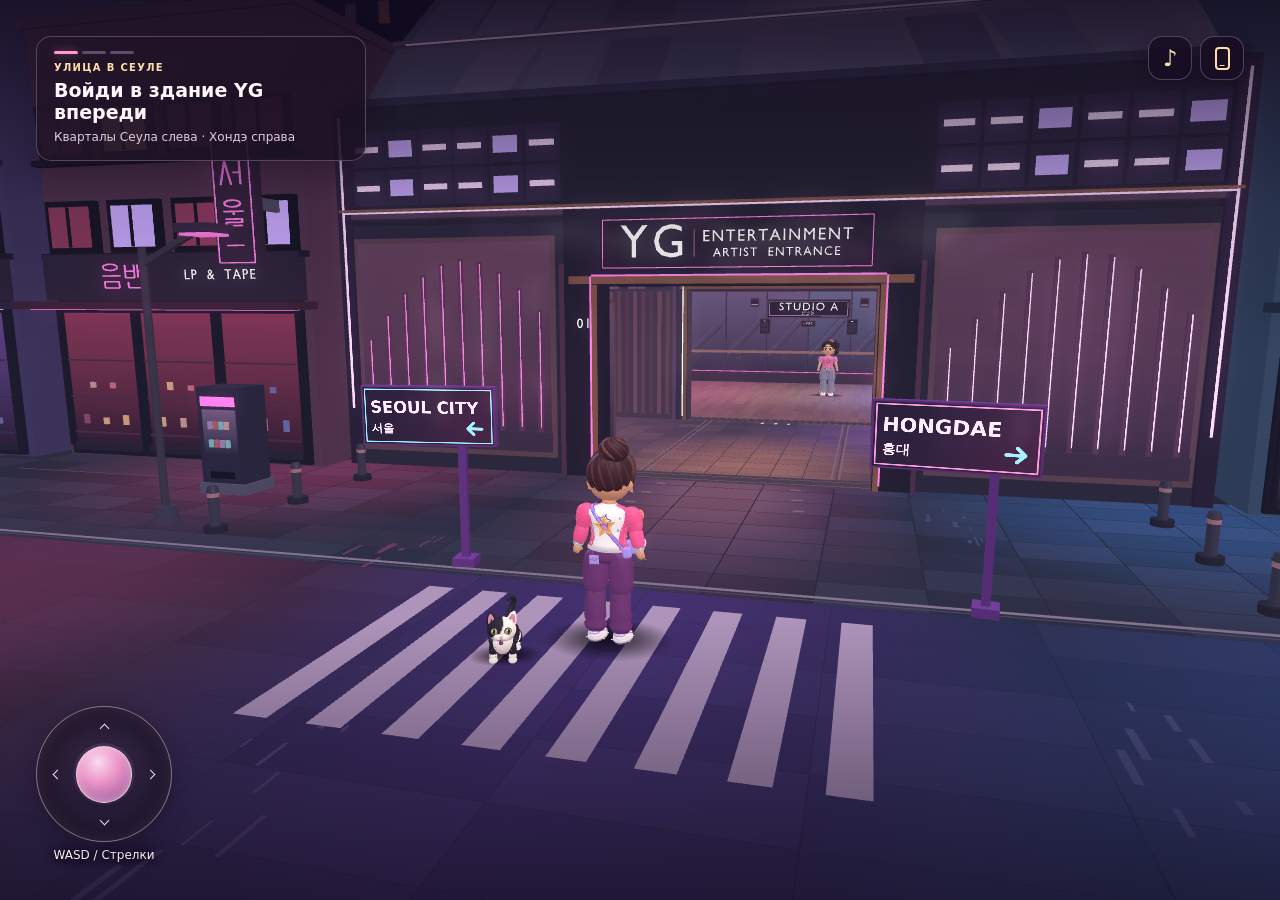
==== commit 1e340ab6: "Replay Lisa encore nights and explore 200 Seoul venues" ====
--- a/v2/index.html
+++ b/v2/index.html
@@ -8,11 +8,12 @@
   <meta name="robots" content="noindex,nofollow">
   <link rel="icon" href="../tour-icon.png">
   <link rel="apple-touch-icon" href="../tour-icon.png">
-  <link rel="stylesheet" href="./style.css?v=e8aee14544e1">
+  <link rel="stylesheet" href="./style.css?v=f15b59aea964">
+  <link rel="stylesheet" href="./city-activities.css?v=4345c7185c22">
   <title>Seoul Encore · Sofia</title>
   <script defer src="./vendor/babylon.js"></script>
   <script defer src="./vendor/babylonjs.loaders.js"></script>
-  <script type="module" src="./game-03fb46bea3ca.js"></script>
+  <script type="module" src="./game-37c78fa0b54e.js"></script>
 </head>
 <body>
   <main id="game" data-state="loading" data-area="street" data-replay="false" data-journey="false" data-venue="studio">
@@ -20,6 +21,7 @@
     <canvas id="scene" aria-label="Трёхмерная сцена Seoul Encore" data-label="sceneLabel"></canvas>
     <div class="screen-shade" aria-hidden="true"></div>
     <header class="game-header">
+      <button type="button" id="city-map-open" class="header-control" data-label="cityMap" aria-haspopup="dialog" hidden><span aria-hidden="true">⌖</span></button>
       <button type="button" id="sound" class="header-control" aria-pressed="true" aria-label="Звук включён">
         <span class="sound-glyph" aria-hidden="true">♪</span>
       </button>
@@ -50,6 +52,7 @@
       <div class="route" aria-hidden="true"><i></i><i></i><i></i><i></i><i></i></div>
       <p class="mission-area" id="area"></p>
       <h1 id="objective"></h1>
+      <p id="city-target" class="mission-route" hidden></p>
       <p id="hongdae-route" class="mission-route" data-text="hongdaeRoute" hidden></p>
     </section>
 
--- a/v2/style.css
+++ b/v2/style.css
@@ -761,3 +761,8 @@
 .encore-gift p {margin:8px 0;font-size:.88rem;color:#ffe9f6;}
 .encore-gift a,.encore-gift button {display:inline-flex;align-items:center;justify-content:center;min-height:42px;text-decoration:none;}
 @media(max-height:500px){.encore-gift{width:auto;min-width:165px;top:54%;}.encore-gift img{max-height:27dvh;}}
+
+#game:is([data-area="city"],[data-area="interior"]) .mission {max-width:min(330px,calc(100% - var(--left) - var(--right) - 154px));}
+#game:is([data-area="city"],[data-area="interior"]) .route {display:none;}
+#city-map-open span {font:26px/1 system-ui;}
+#city-target {color:#ffe19b;}
--- a/v2/city-activities.css
+++ b/v2/city-activities.css
@@ -0,0 +1,135 @@
+.city-dialog {
+  position: fixed;
+  inset: auto 0 max(14px, env(safe-area-inset-bottom)) 0;
+  width: min(460px, calc(100% - 2 * max(13px, env(safe-area-inset-left), env(safe-area-inset-right))));
+  max-height: min(76dvh, calc(100dvh - max(14px, env(safe-area-inset-top)) - max(14px, env(safe-area-inset-bottom)) - 12px));
+  margin: 0 auto;
+  padding: clamp(12px, 3.2vw, 18px);
+  overflow-y: auto;
+  overscroll-behavior: contain;
+  border: 1px solid #f0c9ff57;
+  border-radius: 20px;
+  background: linear-gradient(150deg, #2c1b38, #1b142c 78%);
+  box-shadow: 0 10px 35px #0d071ac4;
+  color: #fff7fc;
+}
+
+.city-dialog::backdrop { background: #12091a77; }
+.city-dialog, .city-dialog * { box-sizing: border-box; }
+.city-dialog h2, .city-dialog h3, .city-dialog p { margin: 0; }
+.city-dialog h2 { font: 820 clamp(23px, 5.8vw, 31px)/1.08 system-ui, sans-serif; letter-spacing: -.035em; }
+.city-heading { display: grid; grid-template-columns: minmax(0, 1fr) auto; gap: 9px; align-items: start; margin-bottom: 12px; }
+.city-heading .city-caption { margin-bottom: 4px; font: 750 10px/1.2 system-ui, sans-serif; letter-spacing: .09em; text-transform: uppercase; color: #ffd6af; }
+.city-caption:empty { display: none; }
+.city-passport { padding-top: 5px; color: #ead4e8; font: 700 11px/1.25 system-ui, sans-serif; }
+.city-close, .city-map-button {
+  display: grid;
+  place-items: center;
+  width: 44px;
+  height: 44px;
+  padding: 0;
+  color: #ffe4bd;
+  border: 1px solid #f0c9ff53;
+  border-radius: 11px;
+  background: #1a1229;
+  font: 710 23px/1 system-ui, sans-serif;
+}
+.city-map-button:disabled { opacity: .42; }
+.city-content { display: grid; gap: 7px; }
+.city-challenge { display: grid; gap: 9px; }
+.city-instruction { color: #efdfee; font: 600 14px/1.35 system-ui, sans-serif; }
+.city-progress { color: #fbd4b3; font: 730 11px/1.3 system-ui, sans-serif; }
+.city-cue {
+  min-height: 42px;
+  padding: 9px;
+  border: 1px solid #cfb0f552;
+  border-radius: 12px;
+  background: #171024ae;
+  color: #fff4ff;
+  font: 690 14px/1.26 system-ui, sans-serif;
+}
+.city-cue-list { display: flex; flex-wrap: wrap; align-items: center; gap: 6px; margin: 0; padding: 0; list-style: none; }
+.city-cue-list li { min-width: 20px; padding: 4px 7px; border-radius: 6px; color: #e7cee9; background: #d7b6f026; }
+.city-cue-list li.city-current { color: #28122c; background: #ffe4bd; }
+.city-choices { display: grid; grid-template-columns: repeat(2, minmax(0, 1fr)); gap: 6px; }
+.city-choice, .city-primary, .city-secondary {
+  min-height: 44px;
+  padding: 8px 11px;
+  border: 1px solid #ffd9ed47;
+  border-radius: 11px;
+  color: #fff2fd;
+  background: #a678be2b;
+  font: 740 13px/1.18 system-ui, sans-serif;
+  text-align: center;
+}
+.city-primary { color: #28122c; background: linear-gradient(126deg, #ffe5be, #ffabd7); border-color: transparent; }
+.city-choice:disabled { opacity: .56; }
+.city-secondary { background: #201632; }
+.city-message, .city-signal { color: #ffdbb3; font: 690 12px/1.25 system-ui, sans-serif; }
+.city-message:empty { display: none; }
+.city-result { display: grid; gap: 8px; align-items: center; justify-items: stretch; text-align: center; padding: 7px 4px; }
+.city-badge {
+  display: grid;
+  place-items: center;
+  width: 61px;
+  height: 61px;
+  margin: 0 auto;
+  border: 1px solid #ffe4bdb0;
+  border-radius: 18px;
+  color: #ffe4bd;
+  background: #e7a9d529;
+  font: 740 30px/1 system-ui, sans-serif;
+}
+.city-reward { font: 800 clamp(20px, 5.3vw, 27px)/1.12 system-ui, sans-serif; }
+.city-meter { height: 12px; position: relative; margin: 2px 3px 0; border-radius: 9px; background: #130e22; box-shadow: inset 0 0 0 1px #d2a9ed66; }
+.city-timing-zone { position: absolute; inset: 0 auto; border-radius: inherit; background: #ffd6b1a6; }
+.city-timing-marker { position: absolute; top: -3px; bottom: -3px; width: 4px; left: 0; border-radius: 4px; background: #fff8ff; transform: translateX(-50%); }
+[data-city-window="open"] .city-timing-zone { background: #ffe6be; box-shadow: 0 0 9px #ffd6b1b0; }
+[data-city-window="open"] .city-signal { color: #fff4ce; }
+.city-sliders { display: grid; gap: 6px; }
+.city-slider { display: grid; grid-template-columns: 1fr auto; align-items: center; gap: 0 8px; padding: 8px 10px 1px; border: 1px solid #dfc4fa50; border-radius: 10px; background: #160f258a; }
+.city-slider-label { grid-column: 1 / -1; display: flex; gap: 8px; justify-content: space-between; color: #fff2fc; font: 700 13px/1.15 system-ui, sans-serif; }
+.city-slider-label small { font-size: 11px; color: #ffdab1; }
+.city-slider input { min-width: 0; height: 44px; width: 100%; margin: 0; accent-color: #ffafe0; }
+.city-slider-value { min-width: 14px; color: #ffe4bd; font: 730 13px/1 system-ui, sans-serif; }
+
+.city-dialog[data-mode="map"] { width: min(560px, calc(100% - 2 * max(13px, env(safe-area-inset-left), env(safe-area-inset-right)))); }
+.city-map-controls { display: grid; grid-template-columns: minmax(0, 1.15fr) minmax(0, 1fr); gap: 6px; }
+.city-search, .city-types {
+  min-width: 0;
+  width: 100%;
+  min-height: 44px;
+  padding: 7px 9px;
+  border-radius: 9px;
+  border: 1px solid #e4c9fa5c;
+  background: #180f27;
+  color: #fff3fc;
+  font: 660 14px/1.1 system-ui, sans-serif;
+}
+.city-search::placeholder { color: #dcc6e4; }
+.city-map-frame { position: relative; padding: 0; margin: 0; border: 1px solid #e4c9fa5c; border-radius: 12px; overflow: hidden; background: #151126; }
+.city-map-canvas { display: block; width: 100%; height: clamp(178px, 30dvh, 278px); cursor: crosshair; }
+.city-map-legend { display: flex; align-items: center; gap: 3px; }
+.city-map-north, .city-map-you { padding: 4px 6px; border-radius: 6px; color: #f7eaff; background: #191025ee; font: 740 10px/1 system-ui, sans-serif; }
+.city-map-north { color: #ffd6af; }
+.city-map-you::before { display: inline-block; width: 7px; height: 7px; margin-inline-end: 4px; border-radius: 50%; background: #a7edff; content: ""; }
+.city-zoom-tools { display: flex; position: absolute; bottom: 6px; right: 6px; gap: 3px; }
+.city-destination { display: grid; grid-template-columns: 1fr auto; align-items: center; gap: 6px; padding: 3px 3px 3px 8px; border: 1px solid #fbc6df70; border-radius: 9px; color: #fff1fa; background: #8c456330; font: 710 13px/1.28 system-ui, sans-serif; }
+.city-map-list-title { color: #ffe4bd; font: 760 12px/1.2 system-ui, sans-serif; }
+.city-map-list { display: grid; grid-template-columns: repeat(2, minmax(0, 1fr)); gap: 5px; list-style: none; margin: 0; padding: 0; }
+.city-map-empty { color: #e2cde6; grid-column: 1 / -1; font-size: 13px; }
+.city-building { display: flex; justify-content: space-between; align-items: center; gap: 3px; width: 100%; min-height: 49px; padding: 5px 7px; text-align: left; border: 1px solid #dfc4fa40; border-radius: 8px; color: #fff3fc; background: #e4bbfa12; font: 720 12px/1.17 system-ui, sans-serif; }
+.city-building[aria-pressed="true"] { border-color: #ffb6d7; background: #8c45634b; }
+.city-building-name { display: grid; gap: 3px; }
+.city-building-name small { color: #e5d0ec; font-size: 10px; }
+.city-building[data-stamped="true"] .city-building-name strong::after { color: #ffe4bd; content: " ✓"; }
+.city-building-distance { color: #ffe4bd; font-size: 11px; white-space: nowrap; }
+
+@media (hover: hover) {
+  .city-choice:not(:disabled):hover, .city-secondary:hover, .city-building:hover { border-color: #ffb6d7; }
+}
+@media (orientation: landscape) and (max-height: 560px) {
+  .city-dialog { inset-inline: auto max(12px, env(safe-area-inset-right)); margin: 0; max-height: calc(100dvh - 24px); width: min(440px, 62%); }
+  .city-dialog[data-mode="map"] { width: min(510px, 72%); }
+  .city-map-canvas { height: 156px; }
+}
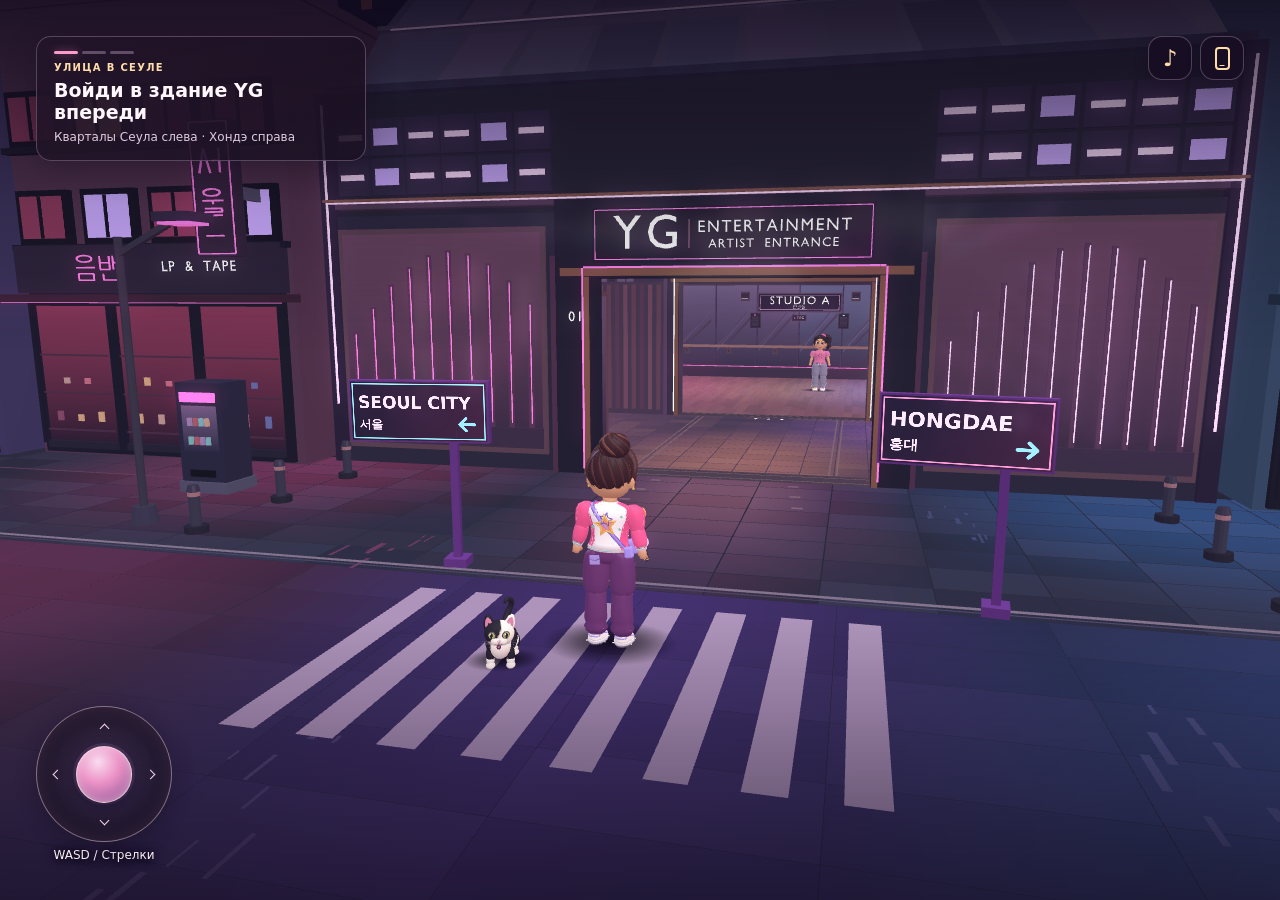
==== commit 3a1c24ee: "Play individual stories throughout the Seoul neighborhood" ====
--- a/v2/index.html
+++ b/v2/index.html
@@ -9,11 +9,12 @@
   <link rel="icon" href="../tour-icon.png">
   <link rel="apple-touch-icon" href="../tour-icon.png">
   <link rel="stylesheet" href="./style.css?v=f15b59aea964">
-  <link rel="stylesheet" href="./city-activities.css?v=4345c7185c22">
+  <link rel="stylesheet" href="./city-activities.css?v=142b0370265d">
+  <link rel="stylesheet" href="./shop-story.css?v=3d957594939b">
   <title>Seoul Encore · Sofia</title>
   <script defer src="./vendor/babylon.js"></script>
   <script defer src="./vendor/babylonjs.loaders.js"></script>
-  <script type="module" src="./game-37c78fa0b54e.js"></script>
+  <script type="module" src="./game-31105cf9e84c.js"></script>
 </head>
 <body>
   <main id="game" data-state="loading" data-area="street" data-replay="false" data-journey="false" data-venue="studio">
--- a/v2/city-activities.css
+++ b/v2/city-activities.css
@@ -133,3 +133,134 @@
   .city-dialog[data-mode="map"] { width: min(510px, 72%); }
   .city-map-canvas { height: 156px; }
 }
+
+.city-sumi-route {
+  justify-self: start;
+  min-height: 44px;
+  padding: 7px 13px;
+  border: 1px solid #ffb1cc70;
+  border-radius: 9px;
+  background: #dc7ba824;
+  color: #ffe8f1;
+  font: 740 13px/1.2 system-ui, sans-serif;
+}
+.city-sumi-route[aria-pressed="true"] { border-color: #ffb1cc; background: #dc7ba841; }
+
+.city-dialog[data-activity="sumi-order"]::backdrop { background: #1c132621; }
+.city-dialog[data-activity="sumi-order"] {
+  border-color: #ffb8d76b;
+  background: linear-gradient(145deg, #392439, #22162c 76%);
+}
+.sumi-order, .sumi-result { display: grid; gap: 8px; }
+.sumi-delivery-actions { display: grid; gap: 6px; }
+.sumi-result[data-saved="false"] .sumi-delivery-actions { grid-template-columns: repeat(2, minmax(0, 1fr)); }
+.sumi-speech { display: grid; gap: 3px; }
+.sumi-order[data-phase="ordering"] .sumi-speech { padding: 9px 10px; border-left: 2px solid #ffd4ad85; border-radius: 5px; background: #fde0dc0b; }
+.sumi-name { color: #ffd4ad; font: 800 12px/1.2 system-ui, sans-serif; }
+.sumi-line { color: #fff0fa; font: 650 14px/1.36 system-ui, sans-serif; }
+.sumi-welcome-actions { display: grid; grid-template-columns: minmax(0, 1fr) minmax(0, 1fr); gap: 6px; }
+.sumi-welcome-actions .city-secondary:disabled { opacity: .64; }
+.sumi-progress-hero { display: grid; grid-template-columns: auto minmax(0, 1fr); align-items: center; gap: 12px; }
+.sumi-status:not(:empty) { padding: 2px 1px; }
+.sumi-choices { display: grid; grid-template-columns: repeat(3, minmax(0, 1fr)); gap: 5px; }
+.sumi-choice { min-height: 54px; display: grid; justify-items: center; align-content: center; gap: 2px; padding-inline: 3px; }
+.sumi-choice span:first-child { font-size: 19px; line-height: 1; }
+.sumi-choice span:last-child { font-size: clamp(10px, 3vw, 13px); }
+.sumi-result-title { color: #fff0fa; font: 800 clamp(17px, 4.4vw, 22px)/1.13 system-ui, sans-serif; }
+.sumi-result-copy { display: grid; gap: 4px; }
+
+.sumi-glass {
+  position: relative;
+  isolation: isolate;
+  width: clamp(61px, 19vw, 83px);
+  height: clamp(75px, 24vw, 100px);
+  border-radius: 14px;
+  background: radial-gradient(ellipse at center, #f49eb444, #221428 79%);
+}
+.sumi-cup {
+  position: absolute;
+  z-index: 2;
+  inset: 18% 24% 14%;
+  overflow: hidden;
+  border: 2px solid #ffe0efce;
+  border-top: 3px solid #fff1fa;
+  border-radius: 7px 7px 12px 12px;
+  box-shadow: 1px 2px 9px #1b1020aa, inset 0 0 8px #fff9f044;
+  background: #eabce11a;
+}
+.sumi-puree, .sumi-milk {
+  position: absolute;
+  inset: auto 0 0;
+  height: 0;
+}
+.sumi-puree {
+  z-index: 2;
+  background: radial-gradient(circle at 27% 30%, #ff7398 1px, transparent 2px),
+    radial-gradient(circle at 67% 68%, #ffadc0 1px, transparent 2px),
+    linear-gradient(#f0507d, #af2758);
+}
+.sumi-milk { background: linear-gradient(#fff5e8, #ffd9e5); }
+.sumi-glass[data-fill="milk"] .sumi-puree, .sumi-glass[data-fill="stir"] .sumi-puree { height: 26%; }
+.sumi-glass[data-fill="stir"] .sumi-milk { height: 82%; }
+.sumi-glass[data-stirs="1"] .sumi-puree { height: 38%; background: linear-gradient(169deg, #ffdce7, #eb6491); }
+.sumi-glass[data-stirs="2"] .sumi-puree { height: 67%; background: linear-gradient(164deg, #ffcadc, #e8719d); }
+.sumi-glass:is([data-fill="tray"], [data-fill="delivered"]) .sumi-milk {
+  height: 84%;
+  background: radial-gradient(circle at 62% 21%, #ffe9ef 1px, transparent 2px),
+    radial-gradient(circle at 33% 45%, #fff0f2 1px, transparent 2px),
+    linear-gradient(#ffd0df 4%, #ec8caf 53%, #da638b);
+}
+.sumi-reflection { position: absolute; z-index: 3; inset: 18% 72% 15% 11%; border-radius: 40%; background: #fff3f550; }
+.sumi-straw {
+  display: none;
+  position: absolute;
+  z-index: 1;
+  top: 5%;
+  left: 60%;
+  width: 4px;
+  height: 71%;
+  transform: rotate(15deg);
+  border-radius: 3px;
+  background: repeating-linear-gradient(-26deg, #fac5d1 0 2px, #ffecf3 2px 5px);
+}
+.sumi-berry {
+  display: none;
+  position: absolute;
+  z-index: 3;
+  top: 14%;
+  left: 20%;
+  width: 17%;
+  height: 16%;
+  transform: rotate(-25deg);
+  border-radius: 55% 49% 55% 47% / 40% 40% 75% 75%;
+  background: radial-gradient(circle at 38% 38%, #ffe2bc 1px, transparent 1.5px),
+    radial-gradient(circle at 72% 58%, #ffe2bc 1px, transparent 1.5px),
+    linear-gradient(#fb577e, #d12e5a);
+}
+.sumi-berry::before { position: absolute; inset: -16% 6% auto; height: 33%; border-radius: 80% 30%; background: #85bb6e; content: ""; }
+.sumi-saucer { position: absolute; z-index: 0; inset: auto 13% 10%; height: 10%; border-radius: 50%; background: #d292ba78; }
+.sumi-glass:is([data-fill="tray"], [data-fill="delivered"]) :is(.sumi-straw, .sumi-berry) { display: block; }
+
+.sumi-glass[data-recipe="chocolate"] { background: radial-gradient(ellipse at center, #c58b604a, #211524 79%); }
+.sumi-glass[data-recipe="chocolate"] .sumi-puree { background: linear-gradient(#926047, #52302d); }
+.sumi-glass[data-recipe="chocolate"][data-fill="ice"] .sumi-puree { height: 26%; }
+.sumi-glass[data-recipe="chocolate"][data-fill="ice"] .sumi-milk { height: 82%; }
+.sumi-glass[data-recipe="chocolate"][data-stirs="1"] .sumi-puree { background: linear-gradient(168deg, #e6bc93, #895540); }
+.sumi-glass[data-recipe="chocolate"][data-stirs="2"] .sumi-puree { background: linear-gradient(164deg, #d2a27e, #8a5743); }
+.sumi-glass[data-recipe="chocolate"]:is([data-fill="tray"], [data-fill="delivered"]) .sumi-milk {
+  background: linear-gradient(#d4a683 4%, #a37557 44%, #724637 94%);
+}
+.sumi-ice {
+  display: none;
+  position: absolute;
+  z-index: 3;
+  top: 18%;
+  width: 26%;
+  aspect-ratio: 1;
+  border: 1px solid #fff7edcc;
+  border-radius: 2px;
+  background: linear-gradient(145deg, #fceeeef0, #baaed96b);
+}
+.sumi-ice-left { left: 25%; transform: rotate(-18deg); }
+.sumi-ice-right { left: 53%; top: 25%; transform: rotate(21deg); }
+.sumi-glass[data-recipe="chocolate"]:is([data-fill="stir"], [data-fill="tray"], [data-fill="delivered"]) .sumi-ice { display: block; }
--- a/v2/shop-story.css
+++ b/v2/shop-story.css
@@ -0,0 +1,222 @@
+.shop-story-dialog {
+  position: fixed;
+  inset: auto max(12px, env(safe-area-inset-right)) max(12px, env(safe-area-inset-bottom)) max(12px, env(safe-area-inset-left));
+  width: min(452px, calc(100% - max(12px, env(safe-area-inset-left)) - max(12px, env(safe-area-inset-right))));
+  max-height: min(72dvh, calc(100dvh - max(12px, env(safe-area-inset-top)) - max(12px, env(safe-area-inset-bottom))));
+  margin: 0 auto;
+  padding: clamp(12px, 3.25vw, 18px);
+  overflow: auto;
+  overscroll-behavior: contain;
+  border: 1px solid #e7a8a275;
+  border-radius: 20px;
+  color: #fff4ea;
+  background: radial-gradient(ellipse at 4% 0, #673d4138, transparent 60%),
+    linear-gradient(146deg, #352133, #211626 82%);
+  box-shadow: 0 14px 40px #0f08199e;
+}
+
+.shop-story-dialog::backdrop { background: #170b1a61; }
+.shop-story-dialog, .shop-story-dialog * { box-sizing: border-box; }
+.shop-story-dialog h2, .shop-story-dialog h3, .shop-story-dialog p { margin: 0; }
+
+.shop-story-heading {
+  display: grid;
+  grid-template-columns: minmax(0, 1fr) 44px;
+  gap: 9px;
+  align-items: start;
+  margin-bottom: 10px;
+}
+.shop-story-heading-text { min-width: 0; }
+.shop-story-heading .shop-story-title {
+  margin-top: 5px;
+  color: #fff7ec;
+  font: 820 clamp(22px, 5.55vw, 29px)/1.10 system-ui, sans-serif;
+  letter-spacing: -.035em;
+  overflow-wrap: anywhere;
+}
+.shop-story-progress {
+  display: grid;
+  grid-template-columns: repeat(4, minmax(0, 1fr));
+  gap: 4px;
+  list-style: none;
+  margin: 0;
+  padding: 0;
+}
+.shop-story-progress li {
+  padding: 4px 1px 0;
+  border-top: 2px solid #dca9914f;
+  color: #d9bfc5;
+  font: 700 clamp(8px, 1.9vw, 10px)/1.1 system-ui, sans-serif;
+  overflow-wrap: anywhere;
+}
+.shop-story-progress li[data-passed="true"] { border-color: #efa17d; }
+.shop-story-progress li[aria-current] { border-color: #ffdbad; color: #fff0db; }
+
+.shop-story-body, .shop-story-task, .shop-story-choices, .shop-story-ending {
+  display: grid;
+  gap: 7px;
+}
+.shop-story-speech {
+  display: grid;
+  grid-template-columns: 32px minmax(0, 1fr);
+  align-items: start;
+  gap: 8px;
+  padding: 9px;
+  border: 1px solid #e5afa62f;
+  border-radius: 11px;
+  background: #190f20a8;
+}
+.shop-story-host-icon {
+  display: grid;
+  place-items: center;
+  width: 32px;
+  height: 32px;
+  border: 1px solid #ffcbab60;
+  border-radius: 9px;
+  background: #4c2d3d;
+  color: #ffe1bd;
+  font: 800 16px/1 system-ui, sans-serif;
+}
+.shop-story-quote { display: grid; gap: 3px; }
+.shop-story-host { color: #ffd3a8; font: 760 12px/1.15 system-ui, sans-serif; }
+.shop-story-quote p { color: #fff0e8; font: 630 clamp(13px, 3.25vw, 15px)/1.36 system-ui, sans-serif; }
+
+.shop-story-button {
+  display: inline-flex;
+  align-items: center;
+  justify-content: center;
+  gap: 6px;
+  min-width: 44px;
+  min-height: 44px;
+  padding: 8px 10px;
+  border: 1px solid #f2beab46;
+  border-radius: 9px;
+  color: #fff4ed;
+  background: #c97c8b20;
+  font: 750 clamp(12px, 3.2vw, 14px)/1.15 system-ui, sans-serif;
+  text-align: center;
+  overflow-wrap: anywhere;
+}
+.shop-story-button:disabled { opacity: .53; }
+.shop-story-button[hidden] { display: none; }
+.shop-story-button-icon { flex: none; font-size: 17px; line-height: 1; }
+.shop-story-primary {
+  color: #2e1a28;
+  border-color: transparent;
+  background: linear-gradient(115deg, #ffe5b9, #fbaac3);
+}
+.shop-story-dialog .shop-story-close {
+  width: 44px;
+  padding: 0;
+  background: #251826;
+}
+.shop-story-close .shop-story-button-icon { font-size: 24px; }
+.shop-story-choices .shop-story-button { min-height: 45px; }
+.shop-story-ending-choices { display: grid; grid-template-columns: repeat(2, minmax(0, 1fr)); gap: 6px; }
+.shop-story-ending-choices [aria-pressed="true"] { border-color: #ffcbad; background: #f7a38e43; }
+.shop-story-status { padding-top: 7px; color: #ffdbb1; font: 700 12px/1.27 system-ui, sans-serif; }
+.shop-story-status:empty { display: none; }
+
+.shop-story-chosen {
+  display: grid;
+  grid-template-columns: repeat(3, minmax(0, 1fr));
+  align-items: stretch;
+  gap: 4px;
+  list-style: none;
+  margin: 0;
+  padding: 0;
+}
+.shop-story-chosen li {
+  display: grid;
+  place-items: center;
+  min-height: 34px;
+  padding: 3px;
+  color: #d9bfc5;
+  border: 1px dashed #d7a38b6c;
+  border-radius: 8px;
+  background: #190f2088;
+  font: 710 11px/1.2 system-ui, sans-serif;
+  text-align: center;
+  overflow-wrap: anywhere;
+}
+.shop-story-chosen li[data-filled="true"] { color: #ffedcf; border-style: solid; background: #4d303f; }
+
+.shop-story-dial {
+  display: grid;
+  grid-template-columns: minmax(0, 1fr) auto;
+  align-items: center;
+  padding: 8px;
+  border: 1px solid #f2beab3b;
+  border-radius: 10px;
+  background: #190f20af;
+}
+.shop-story-dial-label, .shop-story-cue-indicator { color: #ffdfba; font: 720 12px/1.2 system-ui, sans-serif; }
+.shop-story-dial-output { min-width: 17px; text-align: center; color: #fff1e0; font: 800 15px/1.1 system-ui, sans-serif; }
+.shop-story-dial-controls {
+  display: grid;
+  grid-column: 1 / -1;
+  grid-template-columns: 44px minmax(0, 1fr) 44px;
+  align-items: center;
+  gap: 5px;
+  margin-top: 5px;
+}
+.shop-story-dial-controls .shop-story-button { padding: 0; font-size: 20px; }
+.shop-story-range { display: block; width: 100%; min-width: 0; min-height: 44px; margin: 0; accent-color: #fbaaaf; }
+
+.shop-story-cue {
+  display: grid;
+  gap: 7px;
+  padding: 8px 10px;
+  border: 1px solid #ffcbab50;
+  border-radius: 9px;
+  background: #190f208f;
+}
+.shop-story-cue-track { position: relative; height: 12px; border-radius: 7px; background: #4a3444; }
+.shop-story-cue-zone { position: absolute; inset: 0 auto; border-radius: inherit; background: #e0ab786f; }
+.shop-story-cue-marker {
+  position: absolute;
+  inset: -3px auto -3px 0;
+  width: 5px;
+  border-radius: 5px;
+  background: #fff2e1;
+  box-shadow: 0 0 7px #fff1d585;
+  transform: translateX(-50%);
+}
+.shop-story-cue[data-window="open"] .shop-story-cue-zone { background: #ffdfad; box-shadow: 0 0 8px #ffd69b75; }
+.shop-story-cue[data-window="open"] .shop-story-cue-indicator { color: #fff1cd; }
+.shop-story-success {
+  display: grid;
+  grid-template-columns: auto minmax(0, 1fr);
+  gap: 7px;
+  align-items: center;
+}
+.shop-story-success .shop-story-speech, .shop-story-success > button { grid-column: 1 / -1; }
+.shop-story-success h3, .shop-story-ending-title { color: #fff0db; font: 800 clamp(18px, 4.7vw, 24px)/1.14 system-ui, sans-serif; }
+.shop-story-success-mark {
+  display: grid;
+  place-items: center;
+  width: 35px;
+  height: 35px;
+  border: 1px solid #ffceaa8a;
+  border-radius: 10px;
+  color: #ffe0b7;
+  background: #6a463e;
+  font: 800 19px/1 system-ui, sans-serif;
+}
+.shop-story-ending-label, .shop-story-seen { color: #ffd4a6; font: 760 11px/1.15 system-ui, sans-serif; }
+.shop-story-footer { display: grid; grid-template-columns: repeat(2, minmax(0, 1fr)); gap: 6px; }
+
+@media (hover: hover) {
+  .shop-story-button:not(:disabled):hover { border-color: #ffcbad; }
+}
+@media (orientation: landscape) and (max-height: 560px) {
+  .shop-story-dialog {
+    inset-inline: auto max(12px, env(safe-area-inset-right));
+    width: min(452px, 64%);
+    max-height: calc(100dvh - max(12px, env(safe-area-inset-top)) - max(12px, env(safe-area-inset-bottom)));
+    margin: 0;
+  }
+}
+@media (prefers-reduced-motion: reduce) {
+  .shop-story-cue-marker { display: none; }
+}
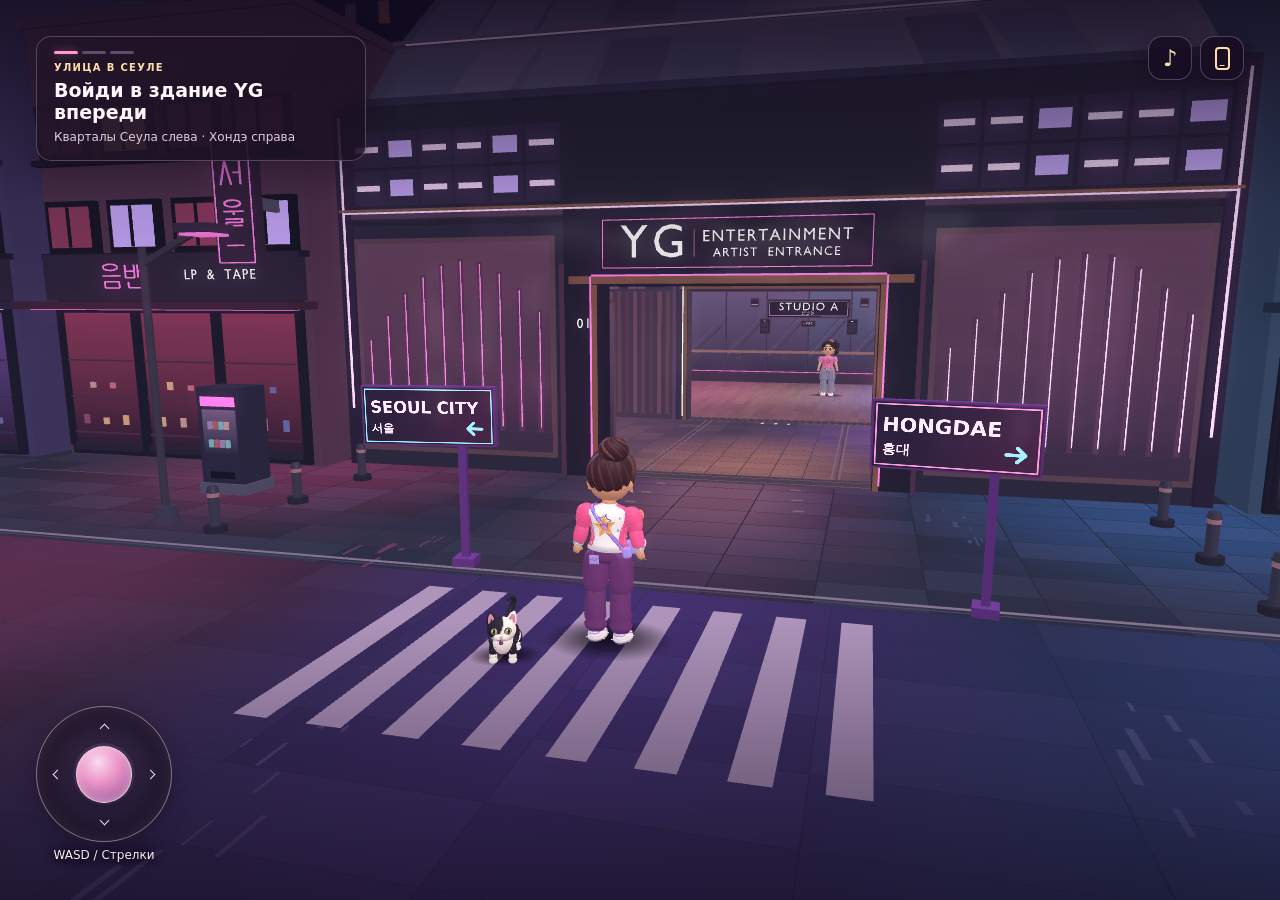
==== commit 47779eb8: "Light up Seoul through day, night and weather with a citywide aerial view" ====
--- a/v2/index.html
+++ b/v2/index.html
@@ -8,13 +8,14 @@
   <meta name="robots" content="noindex,nofollow">
   <link rel="icon" href="../tour-icon.png">
   <link rel="apple-touch-icon" href="../tour-icon.png">
-  <link rel="stylesheet" href="./style.css?v=f15b59aea964">
+  <link rel="stylesheet" href="./style.css?v=f64d8147f883">
   <link rel="stylesheet" href="./city-activities.css?v=142b0370265d">
   <link rel="stylesheet" href="./shop-story.css?v=3d957594939b">
+  <link rel="stylesheet" href="./city-weather-ui.css?v=88a5370dbc60">
   <title>Seoul Encore · Sofia</title>
   <script defer src="./vendor/babylon.js"></script>
   <script defer src="./vendor/babylonjs.loaders.js"></script>
-  <script type="module" src="./game-31105cf9e84c.js"></script>
+  <script type="module" src="./game-22b1f76b2335.js"></script>
 </head>
 <body>
   <main id="game" data-state="loading" data-area="street" data-replay="false" data-journey="false" data-venue="studio">
--- a/v2/style.css
+++ b/v2/style.css
@@ -766,3 +766,5 @@
 #game:is([data-area="city"],[data-area="interior"]) .route {display:none;}
 #city-map-open span {font:26px/1 system-ui;}
 #city-target {color:#ffe19b;}
+
+#game[data-aerial="true"] :is(.nav-cluster, .walk-actions, #mission) {display:none;}
--- a/v2/city-weather-ui.css
+++ b/v2/city-weather-ui.css
@@ -0,0 +1,164 @@
+.city-weather-hud {
+  position: absolute;
+  inset: 0;
+  z-index: 5;
+  pointer-events: none;
+  --city-weather-toolbar-top: calc(var(--top) + 52px);
+  --city-weather-panel-top: calc(var(--top) + 118px);
+}
+.city-weather-hud[hidden], .city-weather-hud [hidden] { display: none !important; }
+
+.city-weather-toolbar {
+  position: absolute;
+  top: var(--city-weather-toolbar-top);
+  right: var(--right);
+  display: grid;
+  grid-template-columns: 98px 44px;
+  gap: 6px;
+  align-items: stretch;
+  pointer-events: none;
+}
+.city-weather-summary, .city-weather-view, .city-climate-close, .city-time-action {
+  pointer-events: auto;
+  padding: 0;
+  color: #fff3f8;
+  background: #24182ced;
+  border: 1px solid #e8bfdd50;
+  border-radius: 11px;
+  box-shadow: 0 3px 14px #11081945;
+}
+.city-weather-summary {
+  display: grid;
+  width: 98px;
+  min-height: 60px;
+  align-content: center;
+  gap: 3px;
+  padding: 4px 6px;
+  text-align: left;
+}
+.city-weather-clock, .city-weather-reading {
+  display: flex;
+  align-items: center;
+  justify-content: space-between;
+  min-width: 0;
+  gap: 2px;
+}
+#city-weather-hour { color: #fff3de; font: 830 14px/1 system-ui, sans-serif; font-variant-numeric: tabular-nums; }
+#city-weather-day { color: #e4cfe1; font: 710 10px/1 system-ui, sans-serif; }
+.city-weather-icon { min-width: 12px; color: #ffd8a8; font: 730 14px/1 system-ui, sans-serif; }
+#city-weather-temperature { color: #ffe0b9; font: 780 12px/1 system-ui, sans-serif; }
+#city-weather-condition { color: #ecd9e7; font: 690 10px/1 system-ui, sans-serif; }
+.city-weather-view {
+  display: grid;
+  place-content: center;
+  justify-items: center;
+  gap: 4px;
+  width: 44px;
+  min-height: 60px;
+  padding: 3px 2px;
+  color: #f5d6e5;
+  font: 720 9px/1.06 system-ui, sans-serif;
+  text-align: center;
+}
+.city-weather-view-icon { color: #ffdcac; font: 800 19px/1 system-ui, sans-serif; }
+.city-weather-view[aria-pressed="true"], .city-weather-summary[aria-expanded="true"] {
+  border-color: #ffd7ad;
+  background: #503448;
+}
+
+.city-climate-panel {
+  position: absolute;
+  top: var(--city-weather-panel-top);
+  right: var(--right);
+  display: grid;
+  width: min(246px, calc(100% - var(--left) - var(--right)));
+  max-height: max(116px, calc(100dvh - var(--city-weather-panel-top) - var(--bottom) - 108px));
+  gap: 5px;
+  padding: 9px;
+  overflow-y: auto;
+  overscroll-behavior: contain;
+  pointer-events: auto;
+  color: #fff4f9;
+  background: linear-gradient(145deg, #37243b, #22182c);
+  border: 1px solid #eec1dd63;
+  border-radius: 14px;
+  box-shadow: 0 8px 25px #11081989;
+}
+.city-climate-heading {
+  display: grid;
+  grid-template-columns: 1fr 44px;
+  align-items: center;
+  gap: 4px;
+}
+.city-climate-heading h2 { margin: 0; color: #fff0df; font: 820 17px/1.1 system-ui, sans-serif; }
+.city-climate-close {
+  display: grid;
+  width: 44px;
+  min-height: 44px;
+  place-content: center;
+  color: #ffdfbd;
+  font: 750 22px/1 system-ui, sans-serif;
+}
+.city-climate-panel p { margin: 0; }
+.city-weather-date, .city-weather-day-count, .city-weather-wind { color: #e9d3e3; font: 660 11px/1.25 system-ui, sans-serif; }
+.city-weather-day-count { color: #ffdfae; }
+.city-weather-source { color: #f6e2e9; font: 700 11px/1.26 system-ui, sans-serif; }
+.city-weather-provider {
+  display: inline-flex;
+  min-height: 44px;
+  align-items: center;
+  justify-self: start;
+  color: #ffddaa;
+  font: 750 11px/1 system-ui, sans-serif;
+  text-decoration: underline;
+  text-underline-offset: 3px;
+}
+.city-time-controls { display: grid; gap: 3px; }
+.city-time-action {
+  display: grid;
+  grid-template-columns: 18px 1fr;
+  gap: 5px;
+  align-items: center;
+  min-height: 44px;
+  padding: 4px 7px;
+  color: #fff2ed;
+  font: 720 11px/1.18 system-ui, sans-serif;
+  text-align: left;
+}
+.city-time-icon { color: #ffdbad; font: 750 18px/1 system-ui, sans-serif; text-align: center; }
+.city-weather-time-hint { color: #e5cddb; font: 590 10px/1.26 system-ui, sans-serif; }
+
+.city-aerial-info {
+  position: absolute;
+  bottom: calc(var(--bottom) + 115px);
+  left: 50%;
+  display: grid;
+  width: min(254px, calc(100% - var(--left) - var(--right)));
+  gap: 4px;
+  padding: 8px 10px;
+  transform: translateX(-50%);
+  pointer-events: none;
+  color: #fff6ec;
+  background: #23192de5;
+  border: 1px solid #eed4dd65;
+  border-radius: 12px;
+  box-shadow: 0 4px 18px #130d1c73;
+  text-align: center;
+}
+.city-aerial-info p { margin: 0; }
+.city-aerial-landmark { color: #ffe3b2; font: 810 14px/1.1 system-ui, sans-serif; }
+.city-aerial-description, .city-aerial-hint { color: #eedde8; font: 640 11px/1.28 system-ui, sans-serif; }
+.city-weather-hud:has(.city-climate-panel:not([hidden])) .city-aerial-info { visibility: hidden; }
+@media (hover: hover) {
+  .city-weather-summary:hover, .city-weather-view:hover, .city-time-action:hover { border-color: #ffd7ad; }
+}
+@media (orientation: landscape) and (max-height: 560px) {
+  .city-climate-panel {
+    right: calc(var(--right) + 154px);
+    width: min(246px, calc(100% - var(--left) - var(--right) - 244px));
+    max-height: calc(100dvh - var(--city-weather-panel-top) - var(--bottom));
+  }
+  .city-time-controls { grid-template-columns: repeat(2, minmax(0, 1fr)); }
+  .city-time-action[data-city-time="now"] { grid-column: 1 / -1; }
+  .city-aerial-info { bottom: calc(var(--bottom) + 42px); }
+}
